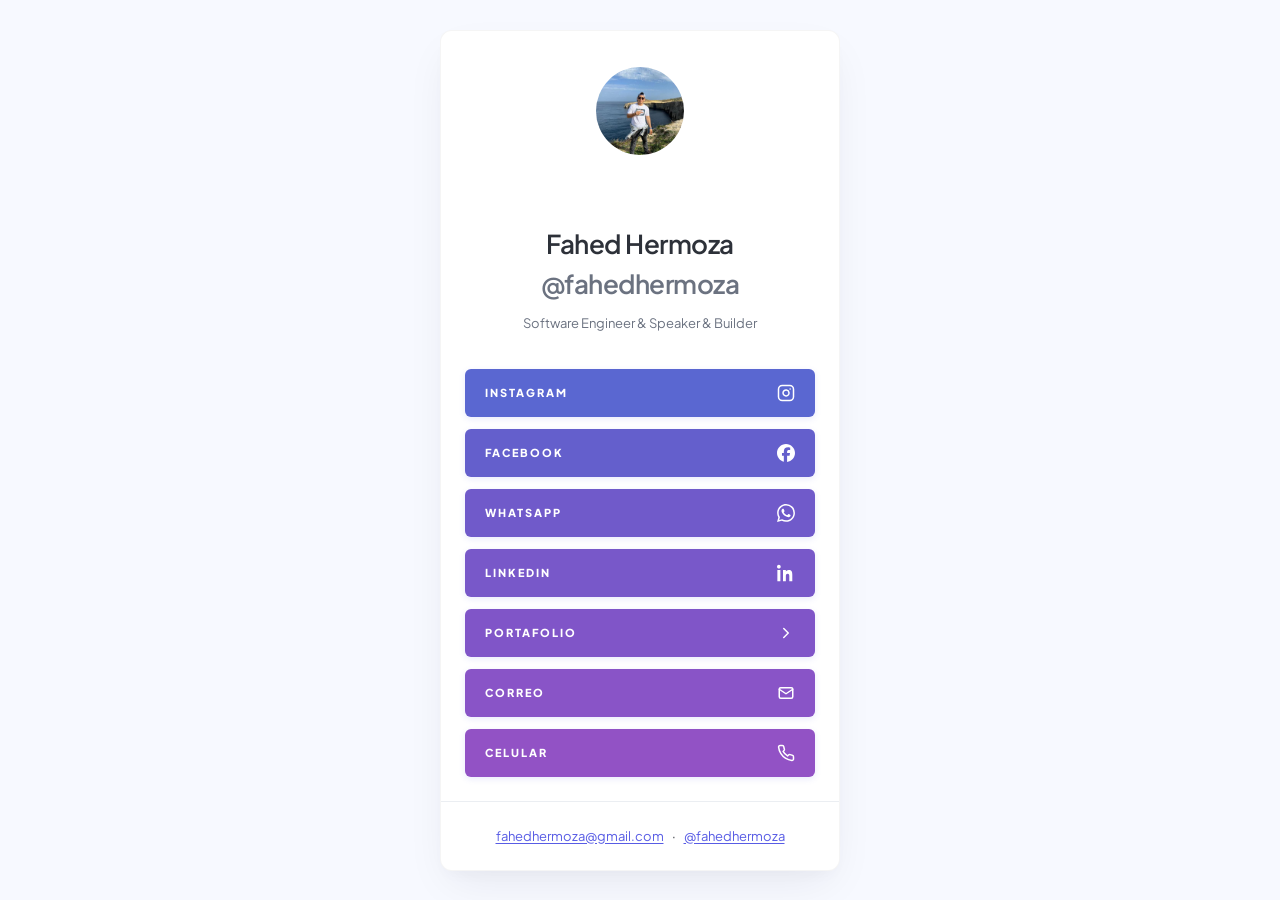
==== index.html @ 4f3b39a1 "feat: complete accessibility-baseline" ====
<!DOCTYPE html>
<html lang="es">
  <head>
    <meta charset="utf-8">
    <meta name="viewport" content="width=device-width, initial-scale=1">
    <title>Fahed Hermoza — Tarjeta digital</title>
    <!-- Vista previa al compartir. Provisional: og:image/twitter:image son relativas y og:url/canonical se añaden en deploy-cloudflare-pages con la URL pública final. -->
    <meta property="og:title" content="Fahed Hermoza — Tarjeta digital">
    <meta property="og:description" content="Software Engineer &amp; Speaker &amp; Builder. Todos los enlaces de contacto de Fahed en un solo lugar.">
    <meta property="og:type" content="profile">
    <meta property="og:site_name" content="Fahed Hermoza">
    <meta property="og:image" content="assets/og-image.jpg">
    <meta property="og:image:type" content="image/jpeg">
    <meta property="og:image:width" content="1200">
    <meta property="og:image:height" content="630">
    <meta property="og:image:alt" content="Tarjeta digital de Fahed Hermoza">
    <meta name="twitter:card" content="summary_large_image">
    <meta name="twitter:title" content="Fahed Hermoza — Tarjeta digital">
    <meta name="twitter:description" content="Software Engineer &amp; Speaker &amp; Builder. Todos los enlaces de contacto de Fahed en un solo lugar.">
    <meta name="twitter:image" content="assets/og-image.jpg">
    <meta name="twitter:image:alt" content="Tarjeta digital de Fahed Hermoza">
    <link rel="icon" href="data:,">
    <link rel="preconnect" href="https://fonts.googleapis.com">
    <link rel="preconnect" href="https://fonts.gstatic.com" crossorigin>
    <link rel="stylesheet" href="https://fonts.googleapis.com/css2?family=Plus+Jakarta+Sans:wght@400;600;800&display=swap">
    <link rel="stylesheet" href="styles.css">
  </head>
  <body>
    <main class="page">
      <article class="card">
        <header class="profile">
          <span class="profile-avatar-frame">
            <img
              class="profile-avatar"
              src="assets/avatar.jpg"
              alt="Retrato de Fahed Hermoza"
              width="88"
              height="88"
              onerror="this.parentElement.classList.add('profile-avatar-frame--fallback')"
            >
            <span class="profile-avatar-fallback" aria-hidden="true">FH</span>
          </span>
        </header>

        <header class="profile-identity">
          <h1 class="profile-identity__name">Fahed Hermoza</h1>
          <p class="profile-identity__handle">@fahedhermoza</p>
          <p class="profile-identity__tagline" lang="en">Software Engineer &amp; Speaker &amp; Builder</p>
        </header>

        <nav class="links" aria-label="Enlaces de contacto">
          <a class="link-button link-button--gradient-1" href="https://www.instagram.com/fahedhermoza/">
            <span class="link-button__label">Instagram</span>
            <svg class="link-button__icon" viewBox="0 0 24 24" width="18" height="18" fill="none" stroke="currentColor" stroke-width="2" stroke-linecap="round" stroke-linejoin="round" aria-hidden="true" focusable="false">
              <rect x="2" y="2" width="20" height="20" rx="5" ry="5"/>
              <path d="M16 11.37A4 4 0 1 1 12.63 8 4 4 0 0 1 16 11.37z"/>
              <line x1="17.5" y1="6.5" x2="17.51" y2="6.5"/>
            </svg>
          </a>
          <a class="link-button link-button--gradient-2" href="https://www.facebook.com/fahed19" aria-label="Facebook de Fahed Hermoza">
            <span class="link-button__label">Facebook</span>
            <svg class="link-button__icon" viewBox="0 0 24 24" width="18" height="18" fill="currentColor" aria-hidden="true" focusable="false">
              <path d="M9.101 23.691v-7.98H6.627v-3.667h2.474v-1.58c0-4.085 1.848-5.978 5.858-5.978.401 0 .955.042 1.468.103a8.68 8.68 0 0 1 1.141.195v3.325a8.623 8.623 0 0 0-.653-.036 26.805 26.805 0 0 0-.733-.009c-.707 0-1.259.096-1.675.309a1.686 1.686 0 0 0-.679.622c-.258.42-.374.995-.374 1.752v1.297h3.919l-.386 2.103-.287 1.564h-3.246v8.245C19.396 23.238 24 18.179 24 12.044c0-6.627-5.373-12-12-12s-12 5.373-12 12c0 5.628 3.874 10.35 9.101 11.647Z"/>
            </svg>
          </a>
          <a class="link-button link-button--gradient-3" href="https://wa.me/51955116562" aria-label="WhatsApp">
            <span class="link-button__label">WhatsApp</span>
            <svg class="link-button__icon" viewBox="0 0 24 24" width="18" height="18" fill="currentColor" aria-hidden="true" focusable="false">
              <path d="M17.472 14.382c-.297-.149-1.758-.867-2.03-.967-.273-.099-.471-.148-.67.15-.197.297-.767.966-.94 1.164-.173.199-.347.223-.644.075-.297-.15-1.255-.463-2.39-1.475-.883-.788-1.48-1.761-1.653-2.059-.173-.297-.018-.458.13-.606.134-.133.298-.347.446-.52.149-.174.198-.298.298-.497.099-.198.05-.371-.025-.52-.075-.149-.669-1.612-.916-2.207-.242-.579-.487-.5-.669-.51-.173-.008-.371-.01-.57-.01-.198 0-.52.074-.792.372-.272.297-1.04 1.016-1.04 2.479 0 1.462 1.065 2.875 1.213 3.074.149.198 2.096 3.2 5.077 4.487.709.306 1.262.489 1.694.625.712.227 1.36.195 1.871.118.571-.085 1.758-.719 2.006-1.413.248-.694.248-1.289.173-1.413-.074-.124-.272-.198-.57-.347m-5.421 7.403h-.004a9.87 9.87 0 01-5.031-1.378l-.361-.214-3.741.982.998-3.648-.235-.374a9.86 9.86 0 01-1.51-5.26c.001-5.45 4.436-9.884 9.888-9.884 2.64 0 5.122 1.03 6.988 2.898a9.825 9.825 0 012.893 6.994c-.003 5.45-4.437 9.884-9.885 9.884m8.413-18.297A11.815 11.815 0 0012.05 0C5.495 0 .16 5.335.157 11.892c0 2.096.547 4.142 1.588 5.945L.057 24l6.305-1.654a11.882 11.882 0 005.683 1.448h.005c6.554 0 11.89-5.335 11.893-11.893a11.821 11.821 0 00-3.48-8.413Z"/>
            </svg>
          </a>
          <a class="link-button link-button--gradient-3-4" href="https://www.linkedin.com/in/fahedhermoza/">
            <span class="link-button__label">LinkedIn</span>
            <svg class="link-button__icon" viewBox="0 0 24 24" width="18" height="18" fill="currentColor" aria-hidden="true" focusable="false">
              <path d="M4.98 3.5C4.98 4.88 3.87 6 2.5 6S0 4.88 0 3.5 1.12 1 2.5 1s2.48 1.12 2.48 2.5zM.5 8h4v15h-4V8zm7.5 0h3.8v2.05h.05c.53-1 1.83-2.05 3.77-2.05 4.03 0 4.78 2.65 4.78 6.09V23h-4v-6.41c0-1.53-.03-3.5-2.13-3.5-2.13 0-2.46 1.66-2.46 3.38V23H8V8z"/>
            </svg>
          </a>
          <a class="link-button link-button--gradient-4" href="https://fahedhermoza.github.io/">
            <span class="link-button__label">Portafolio</span>
            <svg class="link-button__icon" viewBox="0 0 24 24" width="18" height="18" fill="none" stroke="currentColor" stroke-width="2" stroke-linecap="round" stroke-linejoin="round" aria-hidden="true" focusable="false">
              <path d="M9 18l6-6-6-6"/>
            </svg>
          </a>
          <a class="link-button link-button--gradient-4-5" href="mailto:fahedhermoza@gmail.com" aria-label="Correo a fahedhermoza@gmail.com">
            <span class="link-button__label">Correo</span>
            <svg class="link-button__icon" viewBox="0 0 24 24" width="18" height="18" fill="none" stroke="currentColor" stroke-width="2" stroke-linecap="round" stroke-linejoin="round" aria-hidden="true" focusable="false">
              <rect x="3" y="5" width="18" height="14" rx="2"/>
              <path d="m3 7 9 6 9-6"/>
            </svg>
          </a>
          <a class="link-button link-button--gradient-5" href="tel:+51955116562" aria-label="Celular: llamar al +51 955 116 562">
            <span class="link-button__label">Celular</span>
            <svg class="link-button__icon" viewBox="0 0 24 24" width="18" height="18" fill="none" stroke="currentColor" stroke-width="2" stroke-linecap="round" stroke-linejoin="round" aria-hidden="true" focusable="false">
              <path d="M22 16.92v3a2 2 0 0 1-2.18 2 19.79 19.79 0 0 1-8.63-3.07 19.5 19.5 0 0 1-6-6 19.79 19.79 0 0 1-3.07-8.67A2 2 0 0 1 4.11 2h3a2 2 0 0 1 2 1.72 12.84 12.84 0 0 0 .7 2.81 2 2 0 0 1-.45 2.11L8.09 9.91a16 16 0 0 0 6 6l1.27-1.27a2 2 0 0 1 2.11-.45 12.84 12.84 0 0 0 2.81.7A2 2 0 0 1 22 16.92z"/>
            </svg>
          </a>
        </nav>
        <footer class="page-footer">
          <p class="page-footer__text">
            <a class="page-footer__link" href="mailto:fahedhermoza@gmail.com">fahedhermoza@gmail.com</a>
            <span class="page-footer__separator" aria-hidden="true">·</span>
            <a class="page-footer__link" href="https://www.instagram.com/fahedhermoza/" aria-label="@fahedhermoza en Instagram">@fahedhermoza</a>
          </p>
        </footer>
      </article>
    </main>
  </body>
</html>
---- styles.css ----
:root {
  /* Colors (DESIGN.md > colors) */
  --color-background: #f7f9ff;
  --color-surface: #ffffff;
  --color-surface-container-low: #f1f4fa;
  --color-border: #ebeef2;
  --color-on-surface: #2d3139;
  --color-on-surface-variant: #6b7280;
  --color-outline: #767685;
  --color-primary: #484dc4;
  --color-on-primary: #ffffff;
  --color-accent: #585ce5;
  --color-gradient-1: #5a67d1;
  --color-gradient-2: #645fcc;
  --color-gradient-3: #705aca;
  --color-gradient-4: #8055c8;
  --color-gradient-5: #9252c5;
  --color-error: #ba1a1a;

  /* Typography (DESIGN.md > typography) */
  --font-family-base: "Plus Jakarta Sans", system-ui, -apple-system, "Segoe UI", Roboto, sans-serif;
  --text-headline-lg-font-size: 26px;
  --text-headline-lg-font-weight: 600;
  --text-headline-lg-line-height: 34px;
  --text-headline-lg-letter-spacing: -0.02em;
  --text-headline-md-font-size: 20px;
  --text-headline-md-font-weight: 600;
  --text-headline-md-line-height: 28px;
  --text-headline-md-letter-spacing: -0.015em;
  --text-body-md-font-size: 13px;
  --text-body-md-font-weight: 400;
  --text-body-md-line-height: 20px;
  --text-body-sm-font-size: 12px;
  --text-body-sm-font-weight: 400;
  --text-body-sm-line-height: 18px;
  --text-button-label-font-size: 11px;
  --text-button-label-font-weight: 800;
  --text-button-label-line-height: 16px;
  --text-button-label-letter-spacing: 0.18em;
  --text-label-sm-font-size: 11px;
  --text-label-sm-font-weight: 600;
  --text-label-sm-line-height: 16px;
  --text-label-sm-letter-spacing: 0.05em;

  /* Radius (DESIGN.md > rounded) */
  --radius-sm: 0.125rem;
  --radius-md: 0.375rem;
  --radius-lg: 0.5rem;
  --radius-xl: 0.75rem;
  --radius-full: 9999px;

  /* Spacing (DESIGN.md > spacing) */
  --space-gutter: 1rem;
  --space-margin: 1.5rem;
  --space-xs: 0.375rem;
  --space-sm: 0.75rem;
  --space-md: 1rem;
  --space-lg: 1.5rem;
  --space-xl: 2.25rem;
}

*,
*::before,
*::after {
  box-sizing: border-box;
}

body {
  margin: 0;
  background-color: var(--color-background);
  color: var(--color-on-surface);
  font-family: var(--font-family-base);
}

.page {
  display: flex;
  flex-direction: column;
  align-items: center;
  min-height: 100vh;
  min-height: 100dvh;
  padding: var(--space-margin) var(--space-gutter);
}

.card {
  flex-shrink: 0;
  width: min(400px, calc(100vw - 2rem));
  max-width: 100%;
  min-height: 20rem;
  margin-block: auto;
  background-color: var(--color-surface);
  border: 1px solid rgba(0, 0, 0, 0.04);
  border-radius: var(--radius-xl);
  box-shadow:
    0 18px 45px -10px rgba(25, 30, 48, 0.08),
    0 8px 16px -6px rgba(25, 30, 48, 0.03);
}

/* Components — Profile avatar (DESIGN.md > components.avatar) */
.profile {
  display: flex;
  flex-direction: column;
  align-items: center;
  padding-block: var(--space-xl);
}

.profile-avatar {
  display: block;
  width: 88px;
  height: 88px;
  border-radius: var(--radius-full);
  object-fit: cover;
  box-shadow: 0 0 0 3px var(--color-surface);
}

/* Components — Profile avatar fallback (DESIGN.md > Core Screens, estado Avatar ausente) */
.profile-avatar-frame {
  display: grid;
  width: 88px;
  height: 88px;
  place-items: center;
}

.profile-avatar-frame > * {
  grid-area: 1 / 1;
}

.profile-avatar-fallback {
  display: none;
  align-items: center;
  justify-content: center;
  width: 88px;
  height: 88px;
  border-radius: var(--radius-full);
  background-color: var(--color-surface-container-low);
  color: var(--color-primary);
  font-family: var(--font-family-base);
  font-size: var(--text-headline-lg-font-size);
  font-weight: var(--text-headline-lg-font-weight);
  line-height: var(--text-headline-lg-line-height);
  letter-spacing: var(--text-headline-lg-letter-spacing);
  box-shadow: 0 0 0 3px var(--color-surface);
}

.profile-avatar-frame--fallback .profile-avatar {
  opacity: 0;
}

.profile-avatar-frame--fallback .profile-avatar-fallback {
  display: flex;
}

/* Profile — Identity (DESIGN.md > typography, colors, components/profile) */
.profile-identity {
  padding: var(--space-xl) var(--space-lg);
  text-align: center;
}

.profile-identity__name {
  margin: 0;
  color: var(--color-on-surface);
  font-family: var(--font-family-base);
  font-size: var(--text-headline-lg-font-size);
  font-weight: var(--text-headline-lg-font-weight);
  line-height: var(--text-headline-lg-line-height);
  letter-spacing: var(--text-headline-lg-letter-spacing);
}

.profile-identity__handle {
  margin: var(--space-xs) 0 0;
  color: var(--color-on-surface-variant);
  font-family: var(--font-family-base);
  font-size: var(--text-headline-lg-font-size);
  font-weight: var(--text-headline-lg-font-weight);
  line-height: var(--text-headline-lg-line-height);
  letter-spacing: var(--text-headline-lg-letter-spacing);
}

.profile-identity__tagline {
  margin: var(--space-sm) 0 0;
  color: var(--color-on-surface-variant);
  font-family: var(--font-family-base);
  font-size: var(--text-body-md-font-size);
  font-weight: var(--text-body-md-font-weight);
  line-height: var(--text-body-md-line-height);
}

/* Components — Links list (DESIGN.md > layout, spacing) */
.links {
  display: flex;
  flex-direction: column;
  gap: var(--space-sm);
  padding: 0 var(--space-lg);
}

/* Components — Link button (DESIGN.md > components/button-link) */
.link-button {
  --link-button-bg: var(--color-gradient-1);
  --link-button-shadow: 0 2px 6px rgba(108, 114, 234, 0.15);
  --link-button-shadow-hover: 0 8px 18px rgba(108, 114, 234, 0.28);

  display: flex;
  align-items: center;
  justify-content: space-between;
  gap: var(--space-sm);
  width: 100%;
  height: 48px;
  box-sizing: border-box;
  padding: 0 1.25rem;
  border: 0;
  border-radius: var(--radius-md);
  background: var(--link-button-bg);
  color: var(--color-on-primary);
  font-family: var(--font-family-base);
  font-size: var(--text-button-label-font-size);
  font-weight: var(--text-button-label-font-weight);
  line-height: var(--text-button-label-line-height);
  letter-spacing: var(--text-button-label-letter-spacing);
  text-transform: uppercase;
  text-decoration: none;
  box-shadow: var(--link-button-shadow);
  transition: transform 180ms ease, box-shadow 180ms ease, filter 180ms ease;
}

.link-button__label {
  min-width: 0;
  overflow: hidden;
  white-space: nowrap;
  text-overflow: ellipsis;
}

.link-button__icon {
  flex: 0 0 18px;
  width: 18px;
  height: 18px;
}

.link-button--gradient-1 {
  --link-button-bg: var(--color-gradient-1);
}

.link-button--gradient-2 {
  --link-button-bg: var(--color-gradient-2);
}

.link-button--gradient-3 {
  --link-button-bg: var(--color-gradient-3);
}

.link-button--gradient-4 {
  --link-button-bg: var(--color-gradient-4);
}

.link-button--gradient-5 {
  --link-button-bg: var(--color-gradient-5);
}

/* Fallback for browsers without color-mix: lower anchor tone. */
.link-button--gradient-3-4 {
  --link-button-bg: var(--color-gradient-3);
}

.link-button--gradient-4-5 {
  --link-button-bg: var(--color-gradient-4);
}

@supports (color: color-mix(in srgb, red, blue)) {
  .link-button--gradient-3-4 {
    --link-button-bg: color-mix(in srgb, var(--color-gradient-3), var(--color-gradient-4));
  }

  .link-button--gradient-4-5 {
    --link-button-bg: color-mix(in srgb, var(--color-gradient-4), var(--color-gradient-5));
  }
}

@media (hover: hover) {
  .link-button:hover {
    transform: translateY(-1.5px);
    box-shadow: var(--link-button-shadow-hover);
    filter: brightness(1.03);
  }
}

.link-button:focus-visible {
  transform: translateY(-1.5px);
  box-shadow: var(--link-button-shadow-hover);
  filter: brightness(1.03);
  outline: 2px solid var(--color-accent);
  outline-offset: 2px;
}

@media (prefers-reduced-motion: reduce) {
  .link-button {
    transition: none;
  }

  .link-button:hover,
  .link-button:focus-visible {
    transform: none;
  }
}

/* Components — Page footer (DESIGN.md > components/pie) */
.page-footer {
  margin-top: var(--space-lg);
  padding: var(--space-lg);
  border-top: 1px solid var(--color-border);
  color: var(--color-on-surface);
  font-family: var(--font-family-base);
  font-size: var(--text-body-md-font-size);
  font-weight: var(--text-body-md-font-weight);
  line-height: var(--text-body-md-line-height);
  text-align: center;
}

.page-footer__text {
  margin: 0;
}

.page-footer__link {
  color: var(--color-accent);
  text-decoration: underline;
  text-underline-offset: 2px;
}

.page-footer__link:focus-visible {
  outline: 2px solid var(--color-accent);
  outline-offset: 2px;
}

.page-footer__separator {
  margin: 0 var(--space-xs);
}
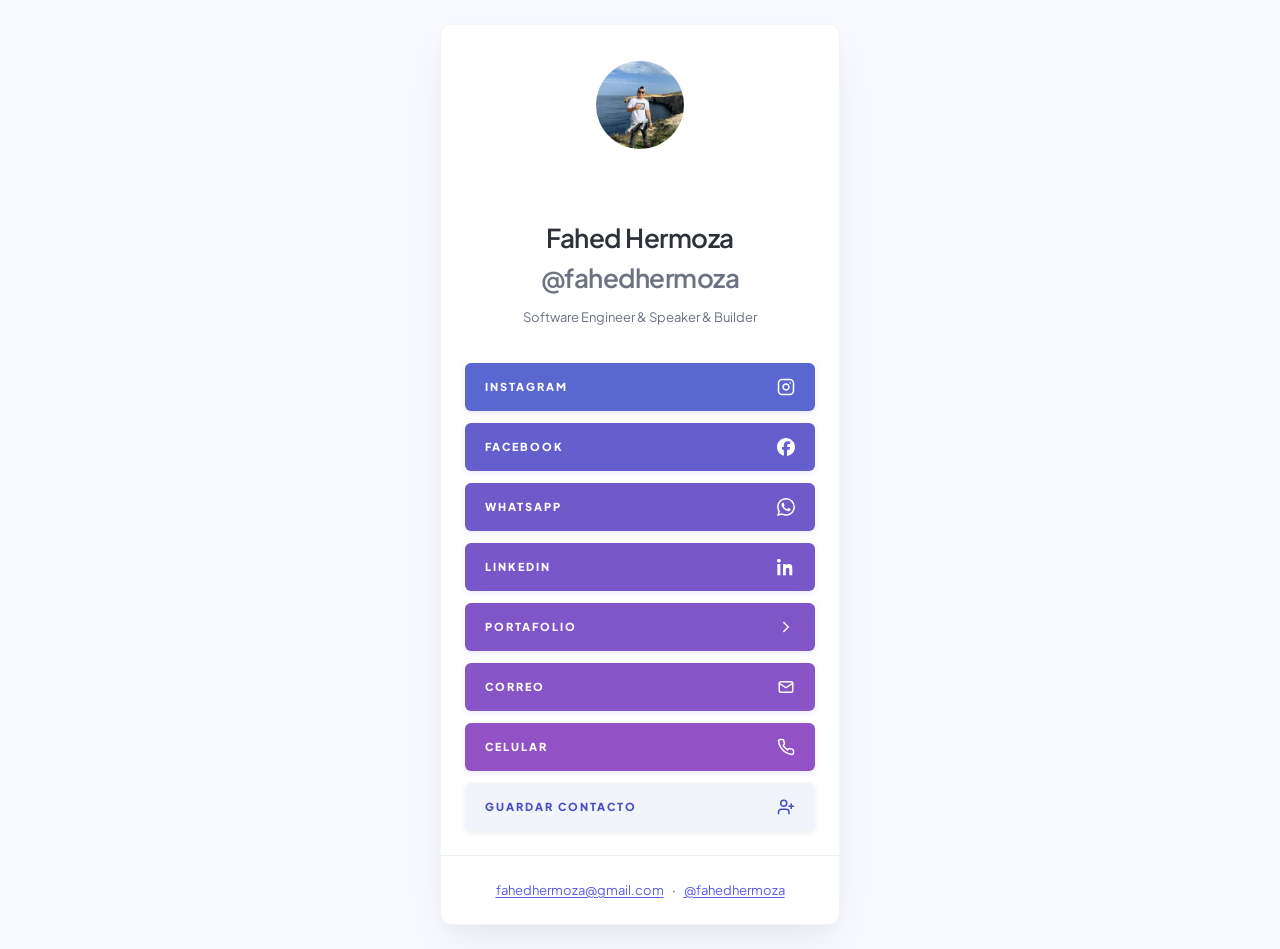
==== commit 3b3bf8c6: "feat: complete save-contact-vcard" ====
--- a/index.html
+++ b/index.html
@@ -95,6 +95,19 @@
             </svg>
           </a>
         </nav>
+
+        <div class="save-contact">
+          <a class="save-contact-button" href="assets/fahedhermoza.vcf" download="fahedhermoza.vcf">
+            <span class="save-contact-button__label">Guardar contacto</span>
+            <svg class="save-contact-button__icon" viewBox="0 0 24 24" width="18" height="18" fill="none" stroke="currentColor" stroke-width="2" stroke-linecap="round" stroke-linejoin="round" aria-hidden="true" focusable="false">
+              <path d="M16 21v-2a4 4 0 0 0-4-4H6a4 4 0 0 0-4 4v2"/>
+              <circle cx="9" cy="7" r="4"/>
+              <line x1="19" y1="8" x2="19" y2="14"/>
+              <line x1="22" y1="11" x2="16" y2="11"/>
+            </svg>
+          </a>
+        </div>
+
         <footer class="page-footer">
           <p class="page-footer__text">
             <a class="page-footer__link" href="mailto:fahedhermoza@gmail.com">fahedhermoza@gmail.com</a>
--- a/styles.css
+++ b/styles.css
@@ -289,6 +289,64 @@
   outline-offset: 2px;
 }
 
+/* Components — Save contact (DESIGN.md > components/save-contact) */
+.save-contact {
+  padding: var(--space-sm) var(--space-lg) 0;
+}
+
+.save-contact-button {
+  display: flex;
+  align-items: center;
+  justify-content: space-between;
+  gap: var(--space-sm);
+  width: 100%;
+  height: 48px;
+  box-sizing: border-box;
+  padding: 0 1.25rem;
+  border: 0;
+  border-radius: var(--radius-md);
+  background: var(--color-surface-container-low);
+  color: var(--color-primary);
+  font-family: var(--font-family-base);
+  font-size: var(--text-button-label-font-size);
+  font-weight: var(--text-button-label-font-weight);
+  line-height: var(--text-button-label-line-height);
+  letter-spacing: var(--text-button-label-letter-spacing);
+  text-transform: uppercase;
+  text-decoration: none;
+  box-shadow: 0 2px 6px rgba(25, 30, 48, 0.08);
+  transition: transform 180ms ease, box-shadow 180ms ease, filter 180ms ease;
+}
+
+.save-contact-button__label {
+  min-width: 0;
+  overflow: hidden;
+  white-space: nowrap;
+  text-overflow: ellipsis;
+}
+
+.save-contact-button__icon {
+  flex: 0 0 18px;
+  width: 18px;
+  height: 18px;
+}
+
+@media (hover: hover) {
+  .save-contact-button:hover {
+    transform: translateY(-1.5px);
+    box-shadow: 0 8px 18px rgba(25, 30, 48, 0.12);
+    filter: brightness(1.03);
+  }
+}
+
+.save-contact-button:focus-visible {
+  transform: translateY(-1.5px);
+  box-shadow: 0 8px 18px rgba(25, 30, 48, 0.12);
+  filter: brightness(1.03);
+  outline: 2px solid var(--color-accent);
+  outline-offset: 2px;
+}
+
 @media (prefers-reduced-motion: reduce) {
   .link-button {
     transition: none;
@@ -296,6 +354,15 @@
 
   .link-button:hover,
   .link-button:focus-visible {
+    transform: none;
+  }
+
+  .save-contact-button {
+    transition: none;
+  }
+
+  .save-contact-button:hover,
+  .save-contact-button:focus-visible {
     transform: none;
   }
 }
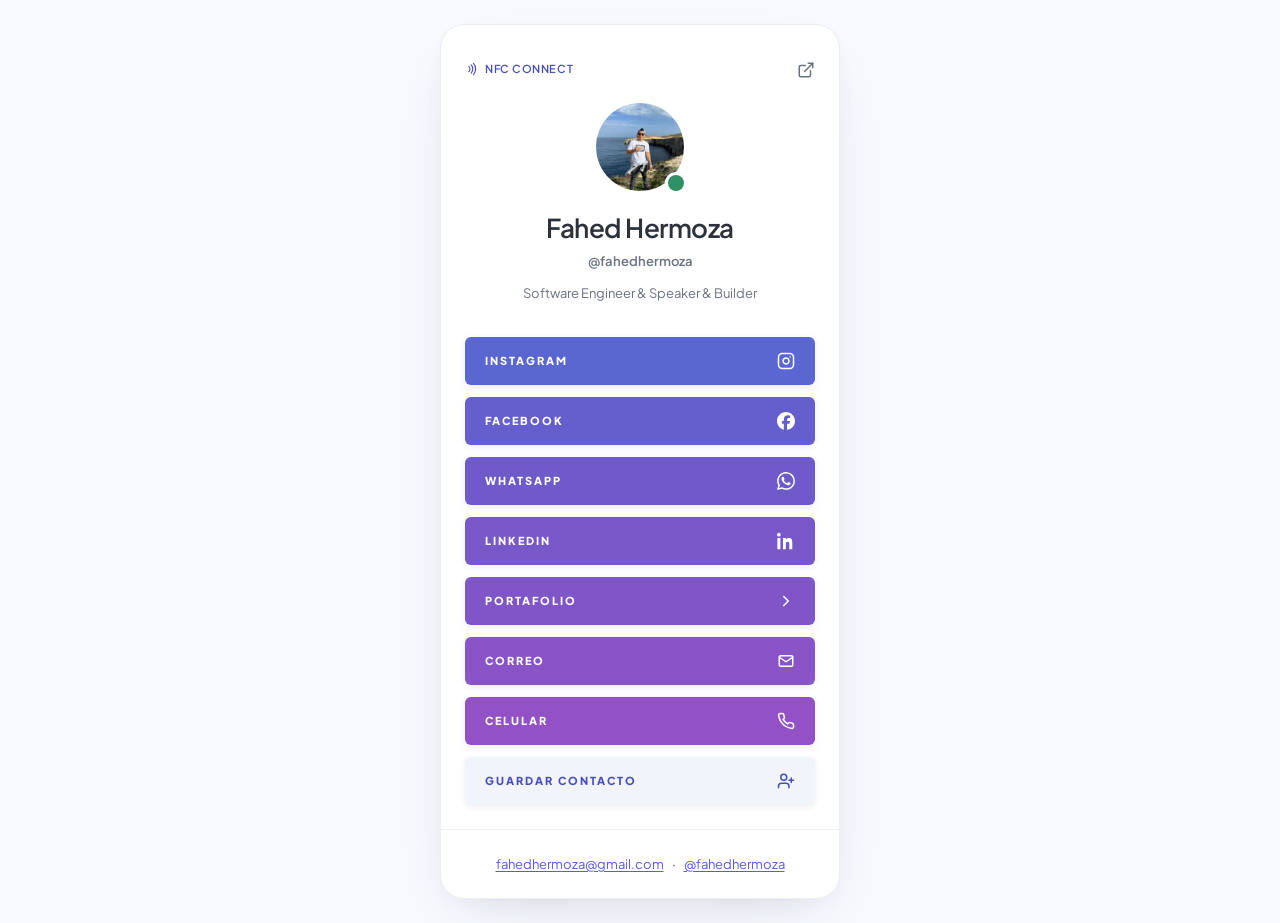
==== commit 388c0a72: "feat: redesign-card-profile — nueva cabecera del Perfil (Serene Bio Card) Renueva únicamente el lien" ====
--- a/index.html
+++ b/index.html
@@ -4,12 +4,14 @@
     <meta charset="utf-8">
     <meta name="viewport" content="width=device-width, initial-scale=1">
     <title>Fahed Hermoza — Tarjeta digital</title>
-    <!-- Vista previa al compartir. Provisional: og:image/twitter:image son relativas y og:url/canonical se añaden en deploy-cloudflare-pages con la URL pública final. -->
+    <link rel="canonical" href="https://fahed-hermoza-card.fahedhermoza.workers.dev/">
+    <!-- Vista previa al compartir. Producción: Cloudflare Workers static assets; canonical, og:url e imágenes usan la URL pública real. -->
     <meta property="og:title" content="Fahed Hermoza — Tarjeta digital">
     <meta property="og:description" content="Software Engineer &amp; Speaker &amp; Builder. Todos los enlaces de contacto de Fahed en un solo lugar.">
     <meta property="og:type" content="profile">
     <meta property="og:site_name" content="Fahed Hermoza">
-    <meta property="og:image" content="assets/og-image.jpg">
+    <meta property="og:url" content="https://fahed-hermoza-card.fahedhermoza.workers.dev/">
+    <meta property="og:image" content="https://fahed-hermoza-card.fahedhermoza.workers.dev/assets/og-image.jpg">
     <meta property="og:image:type" content="image/jpeg">
     <meta property="og:image:width" content="1200">
     <meta property="og:image:height" content="630">
@@ -17,7 +19,7 @@
     <meta name="twitter:card" content="summary_large_image">
     <meta name="twitter:title" content="Fahed Hermoza — Tarjeta digital">
     <meta name="twitter:description" content="Software Engineer &amp; Speaker &amp; Builder. Todos los enlaces de contacto de Fahed en un solo lugar.">
-    <meta name="twitter:image" content="assets/og-image.jpg">
+    <meta name="twitter:image" content="https://fahed-hermoza-card.fahedhermoza.workers.dev/assets/og-image.jpg">
     <meta name="twitter:image:alt" content="Tarjeta digital de Fahed Hermoza">
     <link rel="icon" href="data:,">
     <link rel="preconnect" href="https://fonts.googleapis.com">
@@ -29,6 +31,21 @@
     <main class="page">
       <article class="card">
         <header class="profile">
+          <div class="profile-top">
+            <span class="profile-nfc-label" aria-hidden="true">
+              <svg class="profile-nfc-label__icon" viewBox="0 0 24 24" width="14" height="14" fill="none" stroke="currentColor" stroke-width="2" stroke-linecap="round" stroke-linejoin="round" aria-hidden="true" focusable="false">
+                <path d="M6.5 7.5a6 6 0 0 1 0 9"/>
+                <path d="M10.5 5a10 10 0 0 1 0 14"/>
+                <path d="M14.5 2.5a14 14 0 0 1 0 19"/>
+              </svg>
+              NFC CONNECT
+            </span>
+            <svg class="profile-open-icon" viewBox="0 0 24 24" width="18" height="18" fill="none" stroke="currentColor" stroke-width="2" stroke-linecap="round" stroke-linejoin="round" aria-hidden="true" focusable="false">
+              <path d="M18 13v6a2 2 0 0 1-2 2H5a2 2 0 0 1-2-2V8a2 2 0 0 1 2-2h6"/>
+              <polyline points="15 3 21 3 21 9"/>
+              <line x1="10" y1="14" x2="21" y2="3"/>
+            </svg>
+          </div>
           <span class="profile-avatar-frame">
             <img
               class="profile-avatar"
@@ -39,6 +56,7 @@
               onerror="this.parentElement.classList.add('profile-avatar-frame--fallback')"
             >
             <span class="profile-avatar-fallback" aria-hidden="true">FH</span>
+            <span class="profile-avatar-dot" aria-hidden="true"></span>
           </span>
         </header>
 
--- a/styles.css
+++ b/styles.css
@@ -88,19 +88,52 @@
   min-height: 20rem;
   margin-block: auto;
   background-color: var(--color-surface);
-  border: 1px solid rgba(0, 0, 0, 0.04);
-  border-radius: var(--radius-xl);
-  box-shadow:
-    0 18px 45px -10px rgba(25, 30, 48, 0.08),
-    0 8px 16px -6px rgba(25, 30, 48, 0.03);
-}
-
-/* Components — Profile avatar (DESIGN.md > components.avatar) */
+  border: 1px solid var(--color-border);
+  border-radius: 24px;
+  box-shadow: 0 24px 64px -28px rgba(45, 49, 57, 0.16), 0 8px 24px -10px rgba(45, 49, 57, 0.08);
+}
+
+/* Components — Profile header (DESIGN.md > components.profile) */
 .profile {
   display: flex;
   flex-direction: column;
   align-items: center;
-  padding-block: var(--space-xl);
+  gap: 24px;
+  padding: 36px 24px 0;
+}
+
+.profile-top {
+  display: flex;
+  align-items: center;
+  justify-content: space-between;
+  width: 100%;
+}
+
+.profile-nfc-label {
+  display: inline-flex;
+  align-items: center;
+  align-self: flex-start;
+  gap: var(--space-xs);
+  color: var(--color-primary);
+  font-family: var(--font-family-base);
+  font-size: var(--text-label-sm-font-size);
+  font-weight: var(--text-label-sm-font-weight);
+  line-height: var(--text-label-sm-line-height);
+  letter-spacing: var(--text-label-sm-letter-spacing);
+  text-transform: uppercase;
+}
+
+.profile-nfc-label__icon {
+  flex: 0 0 14px;
+  width: 14px;
+  height: 14px;
+}
+
+.profile-open-icon {
+  flex: 0 0 18px;
+  width: 18px;
+  height: 18px;
+  color: var(--color-on-surface-variant);
 }
 
 .profile-avatar {
@@ -149,9 +182,19 @@
   display: flex;
 }
 
+/* Ornamental green dot sitting on the avatar bottom-right (decorative) */
+.profile-avatar-dot {
+  place-self: end;
+  width: 16px;
+  height: 16px;
+  border-radius: var(--radius-full);
+  background-color: #2f8f65;
+  box-shadow: 0 0 0 3px var(--color-surface);
+}
+
 /* Profile — Identity (DESIGN.md > typography, colors, components/profile) */
 .profile-identity {
-  padding: var(--space-xl) var(--space-lg);
+  padding: 20px 24px 34px;
   text-align: center;
 }
 
@@ -169,10 +212,9 @@
   margin: var(--space-xs) 0 0;
   color: var(--color-on-surface-variant);
   font-family: var(--font-family-base);
-  font-size: var(--text-headline-lg-font-size);
-  font-weight: var(--text-headline-lg-font-weight);
-  line-height: var(--text-headline-lg-line-height);
-  letter-spacing: var(--text-headline-lg-letter-spacing);
+  font-size: var(--text-body-md-font-size);
+  font-weight: var(--text-label-sm-font-weight);
+  line-height: var(--text-body-md-line-height);
 }
 
 .profile-identity__tagline {
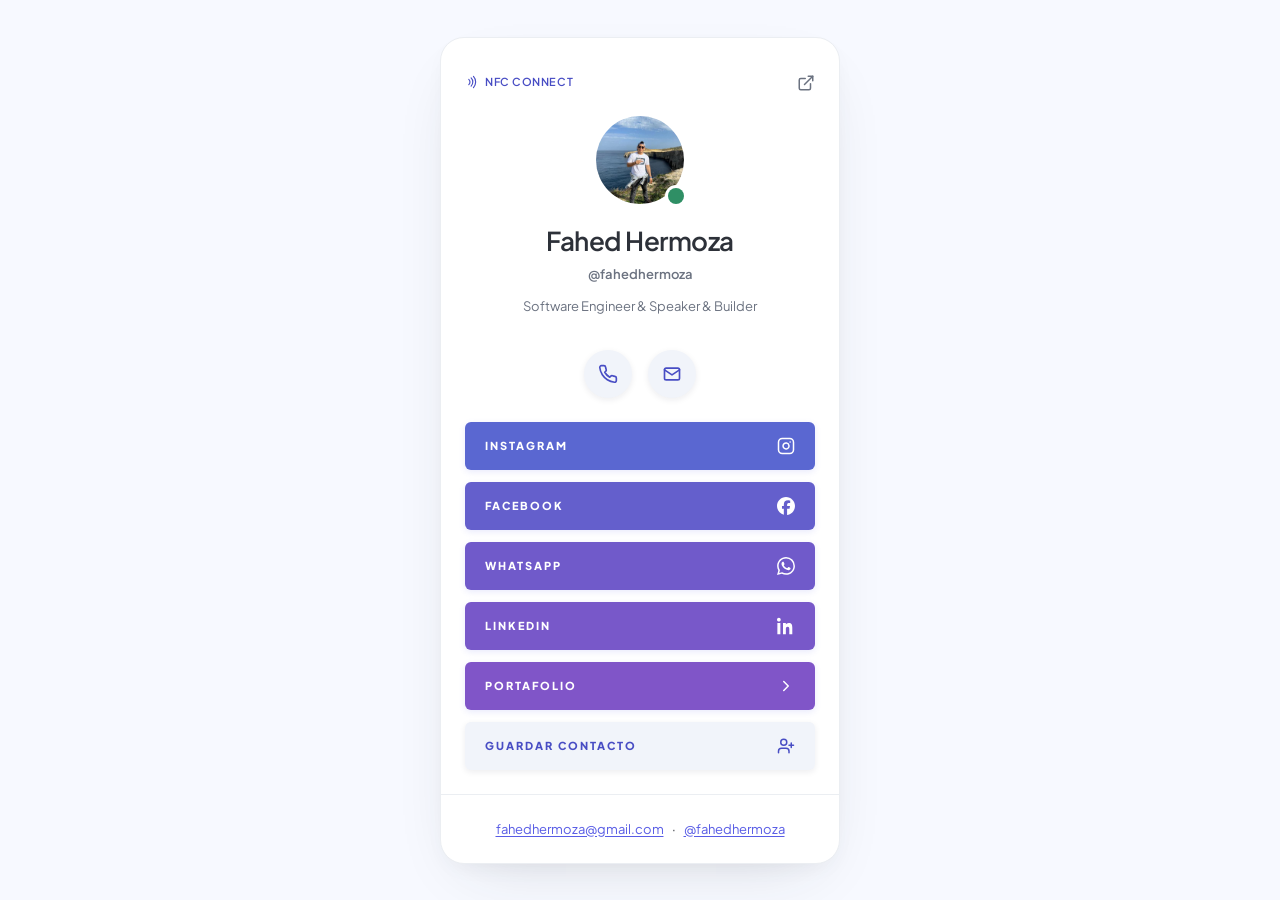
==== commit 8b8b2d0a: "feat: redesign-contact-navigation — navegación de siete canales Reestructura la navegación de contac" ====
--- a/index.html
+++ b/index.html
@@ -66,6 +66,20 @@
           <p class="profile-identity__tagline" lang="en">Software Engineer &amp; Speaker &amp; Builder</p>
         </header>
 
+        <nav class="quick-actions" aria-label="Acciones rápidas">
+          <a class="quick-action" href="tel:+51955116562" aria-label="Celular: llamar al +51 955 116 562">
+            <svg class="quick-action__icon" viewBox="0 0 24 24" width="20" height="20" fill="none" stroke="currentColor" stroke-width="2" stroke-linecap="round" stroke-linejoin="round" aria-hidden="true" focusable="false">
+              <path d="M22 16.92v3a2 2 0 0 1-2.18 2 19.79 19.79 0 0 1-8.63-3.07 19.5 19.5 0 0 1-6-6 19.79 19.79 0 0 1-3.07-8.67A2 2 0 0 1 4.11 2h3a2 2 0 0 1 2 1.72 12.84 12.84 0 0 0 .7 2.81 2 2 0 0 1-.45 2.11L8.09 9.91a16 16 0 0 0 6 6l1.27-1.27a2 2 0 0 1 2.11-.45 12.84 12.84 0 0 0 2.81.7A2 2 0 0 1 22 16.92z"/>
+            </svg>
+          </a>
+          <a class="quick-action" href="mailto:fahedhermoza@gmail.com" aria-label="Correo a fahedhermoza@gmail.com">
+            <svg class="quick-action__icon" viewBox="0 0 24 24" width="20" height="20" fill="none" stroke="currentColor" stroke-width="2" stroke-linecap="round" stroke-linejoin="round" aria-hidden="true" focusable="false">
+              <rect x="3" y="5" width="18" height="14" rx="2"/>
+              <path d="m3 7 9 6 9-6"/>
+            </svg>
+          </a>
+        </nav>
+
         <nav class="links" aria-label="Enlaces de contacto">
           <a class="link-button link-button--gradient-1" href="https://www.instagram.com/fahedhermoza/">
             <span class="link-button__label">Instagram</span>
@@ -99,19 +113,6 @@
               <path d="M9 18l6-6-6-6"/>
             </svg>
           </a>
-          <a class="link-button link-button--gradient-4-5" href="mailto:fahedhermoza@gmail.com" aria-label="Correo a fahedhermoza@gmail.com">
-            <span class="link-button__label">Correo</span>
-            <svg class="link-button__icon" viewBox="0 0 24 24" width="18" height="18" fill="none" stroke="currentColor" stroke-width="2" stroke-linecap="round" stroke-linejoin="round" aria-hidden="true" focusable="false">
-              <rect x="3" y="5" width="18" height="14" rx="2"/>
-              <path d="m3 7 9 6 9-6"/>
-            </svg>
-          </a>
-          <a class="link-button link-button--gradient-5" href="tel:+51955116562" aria-label="Celular: llamar al +51 955 116 562">
-            <span class="link-button__label">Celular</span>
-            <svg class="link-button__icon" viewBox="0 0 24 24" width="18" height="18" fill="none" stroke="currentColor" stroke-width="2" stroke-linecap="round" stroke-linejoin="round" aria-hidden="true" focusable="false">
-              <path d="M22 16.92v3a2 2 0 0 1-2.18 2 19.79 19.79 0 0 1-8.63-3.07 19.5 19.5 0 0 1-6-6 19.79 19.79 0 0 1-3.07-8.67A2 2 0 0 1 4.11 2h3a2 2 0 0 1 2 1.72 12.84 12.84 0 0 0 .7 2.81 2 2 0 0 1-.45 2.11L8.09 9.91a16 16 0 0 0 6 6l1.27-1.27a2 2 0 0 1 2.11-.45 12.84 12.84 0 0 0 2.81.7A2 2 0 0 1 22 16.92z"/>
-            </svg>
-          </a>
         </nav>
 
         <div class="save-contact">
--- a/styles.css
+++ b/styles.css
@@ -226,6 +226,55 @@
   line-height: var(--text-body-md-line-height);
 }
 
+/* Components — Quick actions row (DESIGN.md > Acciones rápidas, tono neutro) */
+.quick-actions {
+  display: flex;
+  flex-wrap: wrap;
+  align-items: center;
+  justify-content: center;
+  gap: var(--space-md);
+  padding: 0 var(--space-lg) var(--space-lg);
+}
+
+.quick-action {
+  display: flex;
+  align-items: center;
+  justify-content: center;
+  flex: 0 0 auto;
+  width: 48px;
+  height: 48px;
+  box-sizing: border-box;
+  border: 0;
+  border-radius: var(--radius-full);
+  background: var(--color-surface-container-low);
+  color: var(--color-primary);
+  text-decoration: none;
+  box-shadow: 0 2px 6px rgba(25, 30, 48, 0.08);
+  transition: transform 180ms ease, box-shadow 180ms ease, filter 180ms ease;
+}
+
+.quick-action__icon {
+  flex: 0 0 20px;
+  width: 20px;
+  height: 20px;
+}
+
+@media (hover: hover) {
+  .quick-action:hover {
+    transform: translateY(-1.5px);
+    box-shadow: 0 8px 18px rgba(25, 30, 48, 0.12);
+    filter: brightness(1.03);
+  }
+}
+
+.quick-action:focus-visible {
+  transform: translateY(-1.5px);
+  box-shadow: 0 8px 18px rgba(25, 30, 48, 0.12);
+  filter: brightness(1.03);
+  outline: 2px solid var(--color-accent);
+  outline-offset: 2px;
+}
+
 /* Components — Links list (DESIGN.md > layout, spacing) */
 .links {
   display: flex;
@@ -407,6 +456,15 @@
   .save-contact-button:focus-visible {
     transform: none;
   }
+
+  .quick-action {
+    transition: none;
+  }
+
+  .quick-action:hover,
+  .quick-action:focus-visible {
+    transform: none;
+  }
 }
 
 /* Components — Page footer (DESIGN.md > components/pie) */
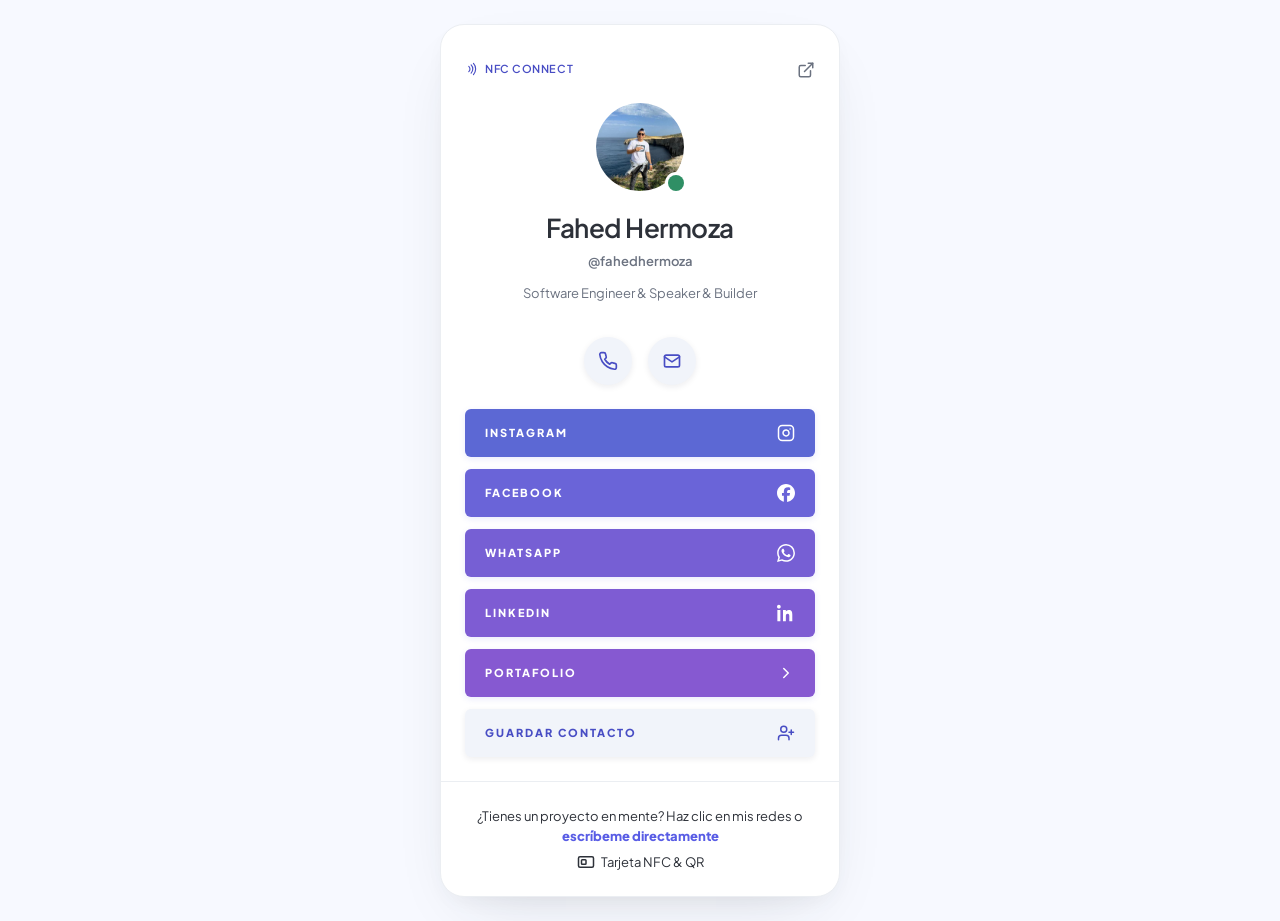
==== commit 6d60442c: "style(footer): negrita sin subrayado, NFC&QR en línea propia con ícono Aplica los 3 ajustes visuales" ====
--- a/index.html
+++ b/index.html
@@ -129,9 +129,14 @@
 
         <footer class="page-footer">
           <p class="page-footer__text">
-            <a class="page-footer__link" href="mailto:fahedhermoza@gmail.com">fahedhermoza@gmail.com</a>
-            <span class="page-footer__separator" aria-hidden="true">·</span>
-            <a class="page-footer__link" href="https://www.instagram.com/fahedhermoza/" aria-label="@fahedhermoza en Instagram">@fahedhermoza</a>
+            ¿Tienes un proyecto en mente? Haz clic en mis redes o <a class="page-footer__link" href="https://wa.me/51955116562">escríbeme directamente</a>
+          </p>
+          <p class="page-footer__nfc">
+            <svg class="page-footer__nfc-icon" viewBox="0 0 24 24" width="18" height="18" fill="none" stroke="currentColor" stroke-width="2" stroke-linecap="round" stroke-linejoin="round" aria-hidden="true" focusable="false">
+              <rect x="2" y="5" width="20" height="14" rx="2"/>
+              <rect x="6" y="9" width="6" height="6" rx="1"/>
+            </svg>
+            Tarjeta NFC &amp; QR
           </p>
         </footer>
       </article>
--- a/styles.css
+++ b/styles.css
@@ -10,11 +10,11 @@
   --color-primary: #484dc4;
   --color-on-primary: #ffffff;
   --color-accent: #585ce5;
-  --color-gradient-1: #5a67d1;
-  --color-gradient-2: #645fcc;
-  --color-gradient-3: #705aca;
-  --color-gradient-4: #8055c8;
-  --color-gradient-5: #9252c5;
+  --color-gradient-1: #5c68d4;
+  --color-gradient-2: #6a64d8;
+  --color-gradient-3: #765fd4;
+  --color-gradient-4: #8659d1;
+  --color-gradient-5: #9654c9;
   --color-error: #ba1a1a;
 
   /* Typography (DESIGN.md > typography) */
@@ -486,8 +486,8 @@
 
 .page-footer__link {
   color: var(--color-accent);
-  text-decoration: underline;
-  text-underline-offset: 2px;
+  text-decoration: none;
+  font-weight: var(--text-button-label-font-weight);
 }
 
 .page-footer__link:focus-visible {
@@ -495,6 +495,10 @@
   outline-offset: 2px;
 }
 
-.page-footer__separator {
-  margin: 0 var(--space-xs);
-}
+.page-footer__nfc {
+  display: flex;
+  align-items: center;
+  justify-content: center;
+  gap: var(--space-xs);
+  margin: var(--space-xs) 0 0;
+}
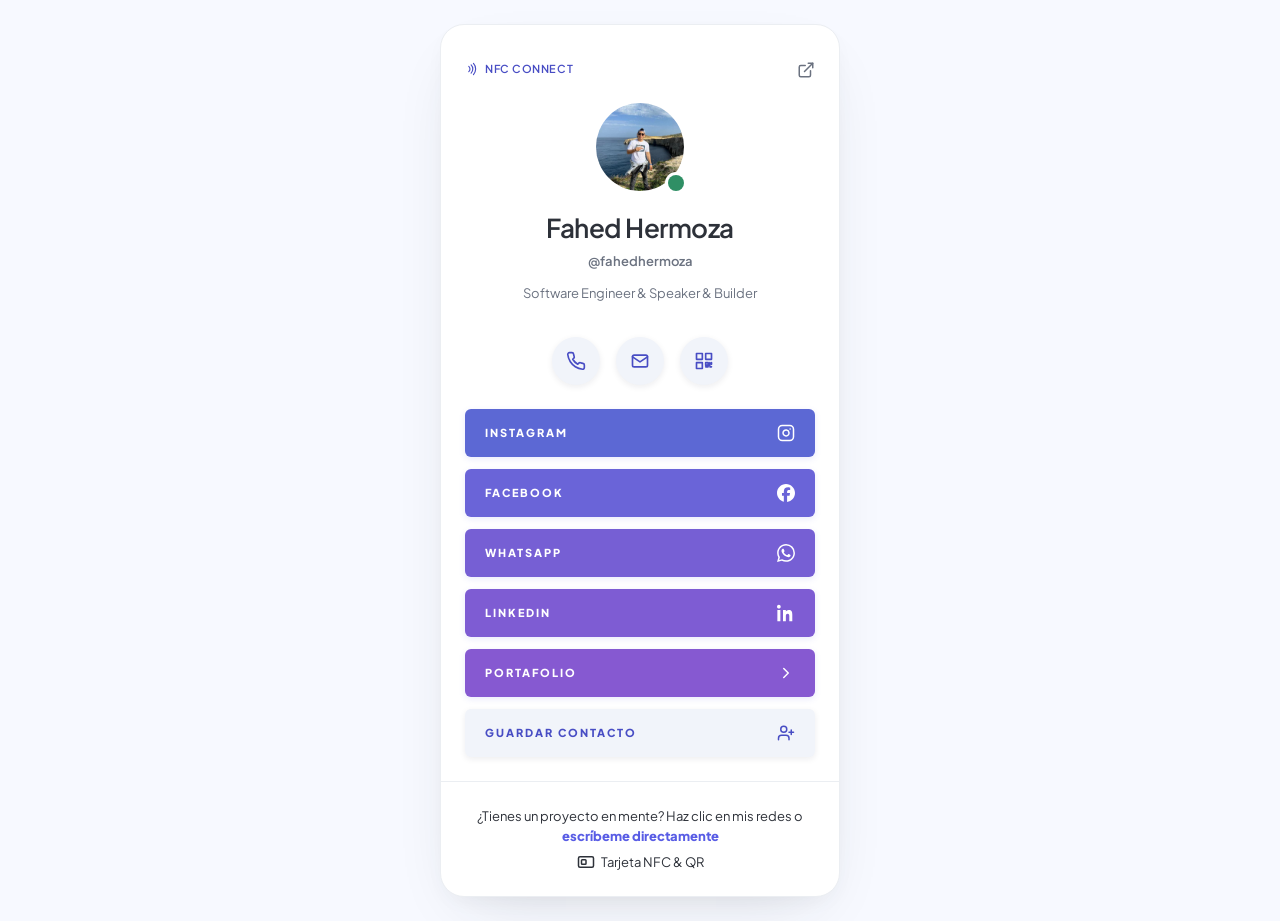
==== commit 8d42abdc: "feat: redesign-qr-panel — Vista QR de la Tarjeta Tercera Acción rápida QR que abre un <dialog> acces" ====
--- a/index.html
+++ b/index.html
@@ -78,6 +78,14 @@
               <path d="m3 7 9 6 9-6"/>
             </svg>
           </a>
+          <a class="quick-action" href="assets/qr.png" aria-label="Mostrar Código QR de la Tarjeta" data-qr-trigger>
+            <svg class="quick-action__icon" viewBox="0 0 24 24" width="20" height="20" fill="none" stroke="currentColor" stroke-width="2" stroke-linecap="round" stroke-linejoin="round" aria-hidden="true" focusable="false">
+              <rect x="3" y="3" width="7" height="7"/>
+              <rect x="14" y="3" width="7" height="7"/>
+              <rect x="3" y="14" width="7" height="7"/>
+              <path d="M14 14h3v3h-3zM19 14v3M14 19h3M17.5 17.5h.01M19 19h2M21 14v2"/>
+            </svg>
+          </a>
         </nav>
 
         <nav class="links" aria-label="Enlaces de contacto">
@@ -139,7 +147,27 @@
             Tarjeta NFC &amp; QR
           </p>
         </footer>
+
+        <dialog class="qr-panel" aria-labelledby="qr-panel-title">
+          <button type="button" class="qr-panel__close" aria-label="Cerrar">
+            <span aria-hidden="true">&times;</span>
+          </button>
+          <h2 id="qr-panel-title" class="qr-panel__title">Escanea para abrir la Tarjeta</h2>
+          <img
+            class="qr-panel__code"
+            src="assets/qr.png"
+            alt="Código QR que abre la Tarjeta digital de Fahed Hermoza"
+            width="200"
+            height="200"
+          >
+          <div class="qr-panel__actions">
+            <button type="button" class="qr-panel__copy">Copiar Enlace</button>
+            <a class="qr-panel__save" href="assets/qr.png" download="fahed-hermoza-card-qr.png">Guardar PNG</a>
+          </div>
+          <p class="qr-panel__status" aria-live="polite"></p>
+        </dialog>
       </article>
     </main>
+    <script src="scripts.js" defer></script>
   </body>
 </html>
--- a/styles.css
+++ b/styles.css
@@ -438,6 +438,137 @@
   outline-offset: 2px;
 }
 
+/* Components — QR panel (DESIGN.md > Vista QR y estados de interacción) */
+.qr-panel {
+  position: fixed;
+  inset: 0;
+  width: min(320px, calc(100vw - 2rem));
+  max-width: 100%;
+  max-height: calc(100vh - 2rem);
+  max-height: calc(100dvh - 2rem);
+  margin: auto;
+  padding: var(--space-xl) var(--space-lg) var(--space-lg);
+  border: 1px solid var(--color-border);
+  border-radius: var(--radius-xl);
+  background-color: var(--color-surface);
+  color: var(--color-on-surface);
+  box-shadow: 0 24px 64px -28px rgba(45, 49, 57, 0.16), 0 8px 24px -10px rgba(45, 49, 57, 0.08);
+  overflow-y: auto;
+  text-align: center;
+  animation: qr-panel-in 180ms ease;
+}
+
+.qr-panel::backdrop {
+  background-color: rgba(45, 49, 57, 0.5);
+}
+
+@keyframes qr-panel-in {
+  from {
+    opacity: 0;
+    transform: scale(0.96);
+  }
+
+  to {
+    opacity: 1;
+    transform: scale(1);
+  }
+}
+
+.qr-panel__close {
+  position: absolute;
+  top: var(--space-sm);
+  right: var(--space-sm);
+  display: flex;
+  align-items: center;
+  justify-content: center;
+  width: 44px;
+  height: 44px;
+  box-sizing: border-box;
+  border: 0;
+  border-radius: var(--radius-full);
+  background: var(--color-surface-container-low);
+  color: var(--color-primary);
+  font-family: var(--font-family-base);
+  font-size: 20px;
+  line-height: 1;
+  cursor: pointer;
+  transition: filter 180ms ease;
+}
+
+.qr-panel__title {
+  margin: 0 0 var(--space-md);
+  padding-right: calc(44px + var(--space-sm));
+  color: var(--color-on-surface);
+  font-family: var(--font-family-base);
+  font-size: var(--text-headline-md-font-size);
+  font-weight: var(--text-headline-md-font-weight);
+  line-height: var(--text-headline-md-line-height);
+  letter-spacing: var(--text-headline-md-letter-spacing);
+}
+
+.qr-panel__code {
+  display: block;
+  width: 200px;
+  height: 200px;
+  margin: 0 auto var(--space-md);
+  border-radius: var(--radius-md);
+}
+
+.qr-panel__actions {
+  display: flex;
+  gap: var(--space-sm);
+}
+
+.qr-panel__copy,
+.qr-panel__save {
+  display: flex;
+  align-items: center;
+  justify-content: center;
+  flex: 1 1 0%;
+  height: 48px;
+  box-sizing: border-box;
+  padding: 0 var(--space-sm);
+  border: 0;
+  border-radius: var(--radius-md);
+  background: var(--color-surface-container-low);
+  color: var(--color-primary);
+  font-family: var(--font-family-base);
+  font-size: var(--text-button-label-font-size);
+  font-weight: var(--text-button-label-font-weight);
+  line-height: var(--text-button-label-line-height);
+  letter-spacing: var(--text-button-label-letter-spacing);
+  text-transform: uppercase;
+  text-decoration: none;
+  cursor: pointer;
+  transition: filter 180ms ease;
+}
+
+.qr-panel__status {
+  min-height: var(--text-body-sm-line-height);
+  margin: var(--space-sm) 0 0;
+  color: var(--color-on-surface-variant);
+  font-family: var(--font-family-base);
+  font-size: var(--text-body-sm-font-size);
+  font-weight: var(--text-body-sm-font-weight);
+  line-height: var(--text-body-sm-line-height);
+}
+
+@media (hover: hover) {
+  .qr-panel__close:hover,
+  .qr-panel__copy:hover,
+  .qr-panel__save:hover {
+    filter: brightness(1.03);
+  }
+}
+
+.qr-panel__close:focus-visible,
+.qr-panel__copy:focus-visible,
+.qr-panel__save:focus-visible {
+  filter: brightness(1.03);
+  outline: 2px solid var(--color-accent);
+  outline-offset: 2px;
+}
+
 @media (prefers-reduced-motion: reduce) {
   .link-button {
     transition: none;
@@ -463,6 +594,25 @@
 
   .quick-action:hover,
   .quick-action:focus-visible {
+    transform: none;
+  }
+
+  .qr-panel {
+    animation: none;
+  }
+
+  .qr-panel__close,
+  .qr-panel__copy,
+  .qr-panel__save {
+    transition: none;
+  }
+
+  .qr-panel__close:hover,
+  .qr-panel__close:focus-visible,
+  .qr-panel__copy:hover,
+  .qr-panel__copy:focus-visible,
+  .qr-panel__save:hover,
+  .qr-panel__save:focus-visible {
     transform: none;
   }
 }
@@ -502,3 +652,4 @@
   gap: var(--space-xs);
   margin: var(--space-xs) 0 0;
 }
+
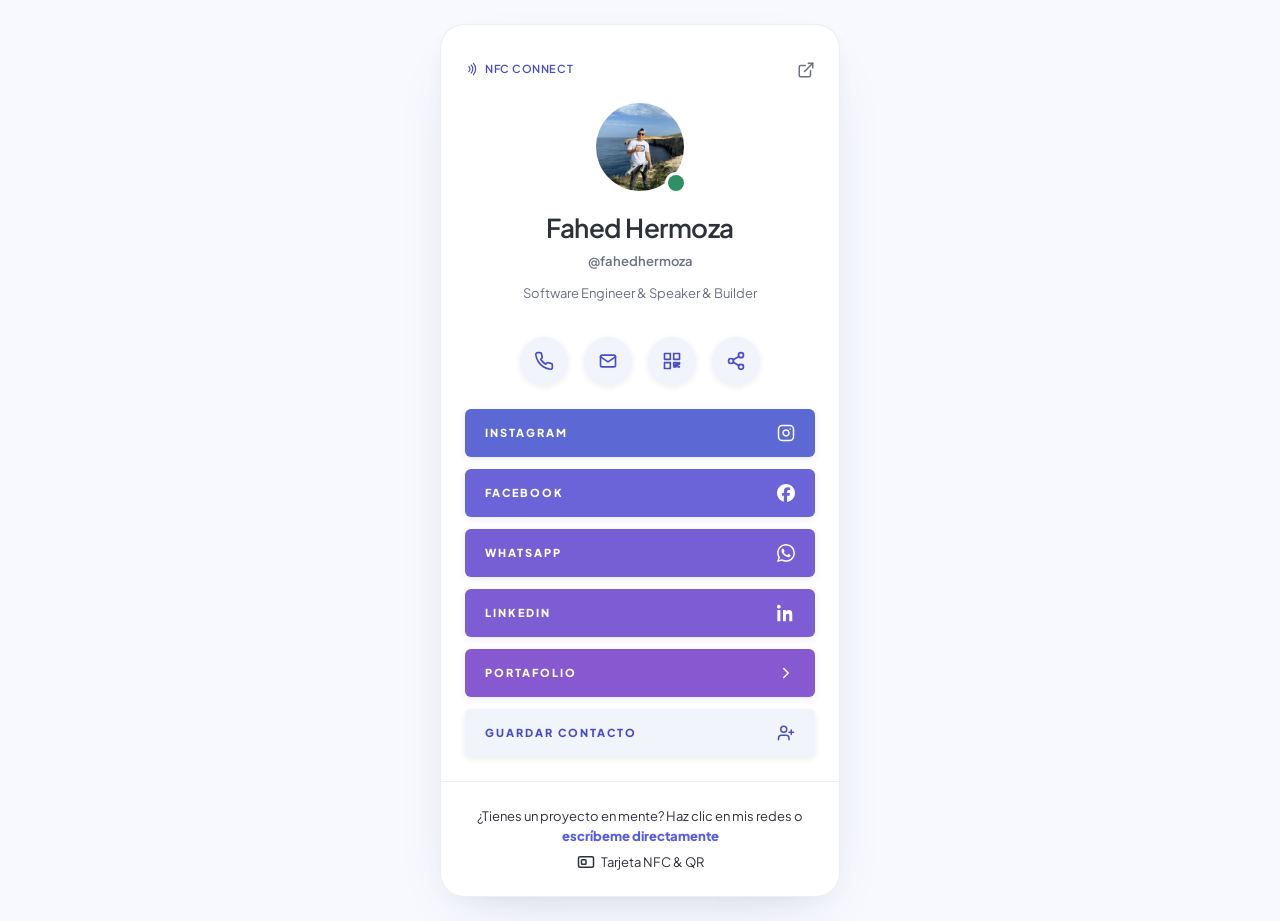
==== commit e1aa7c26: "feat: redesign-share-action — Compartir Tarjeta desde una sola acción rápida Tercer control de Accio" ====
--- a/index.html
+++ b/index.html
@@ -86,7 +86,18 @@
               <path d="M14 14h3v3h-3zM19 14v3M14 19h3M17.5 17.5h.01M19 19h2M21 14v2"/>
             </svg>
           </a>
+          <button type="button" class="quick-action quick-action--share" aria-label="Compartir esta tarjeta" hidden>
+            <svg class="quick-action__icon" viewBox="0 0 24 24" width="20" height="20" fill="none" stroke="currentColor" stroke-width="2" stroke-linecap="round" stroke-linejoin="round" aria-hidden="true" focusable="false">
+              <circle cx="18" cy="5" r="3"/>
+              <circle cx="6" cy="12" r="3"/>
+              <circle cx="18" cy="19" r="3"/>
+              <line x1="8.59" y1="13.51" x2="15.42" y2="17.49"/>
+              <line x1="15.41" y1="6.51" x2="8.59" y2="10.49"/>
+            </svg>
+          </button>
         </nav>
+
+        <p class="share-status" role="status" aria-live="polite" hidden></p>
 
         <nav class="links" aria-label="Enlaces de contacto">
           <a class="link-button link-button--gradient-1" href="https://www.instagram.com/fahedhermoza/">
@@ -169,5 +180,6 @@
       </article>
     </main>
     <script src="scripts.js" defer></script>
+    <script src="share.js" defer></script>
   </body>
 </html>
--- a/styles.css
+++ b/styles.css
@@ -275,6 +275,43 @@
   outline-offset: 2px;
 }
 
+/* Share is a <button>, not an <a>; reset the few UA button defaults that
+   .quick-action does not already cover. No new color/geometry. */
+.quick-action--share {
+  padding: 0;
+  margin: 0;
+  cursor: pointer;
+  font: inherit;
+  appearance: none;
+  -webkit-appearance: none;
+}
+
+/* Progressive enhancement: the [hidden] attribute can be overridden by
+   .quick-action/.share-status display rules (higher specificity), so hiding
+   must be explicit here, not left to the UA default. */
+.quick-action[hidden],
+.share-status[hidden] {
+  display: none;
+}
+
+/* Share status region (confirmation/error), DESIGN.md > Compartir — decisión
+   de diseño aprobada (redesign-share-action, 2026-11-23). */
+.share-status {
+  margin: 0 var(--space-lg) var(--space-lg);
+  font-size: var(--text-body-sm-font-size);
+  font-weight: var(--text-body-sm-font-weight);
+  line-height: var(--text-body-sm-line-height);
+  text-align: center;
+}
+
+.share-status--success {
+  color: var(--color-accent);
+}
+
+.share-status--error {
+  color: var(--color-error);
+}
+
 /* Components — Links list (DESIGN.md > layout, spacing) */
 .links {
   display: flex;
